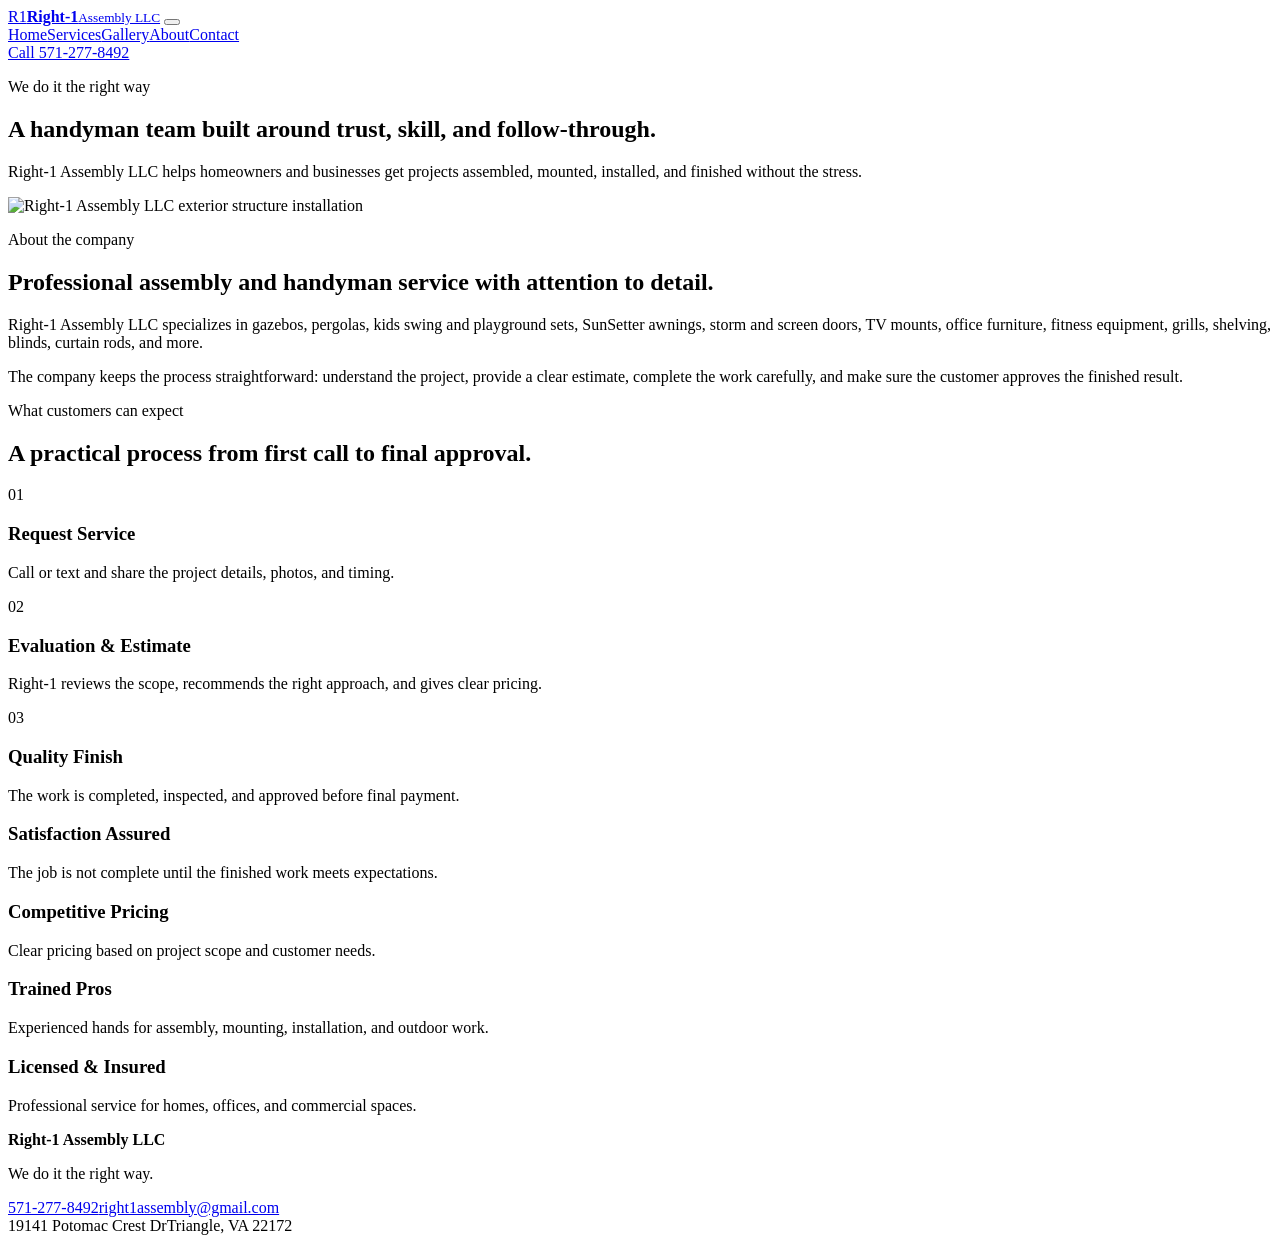
==== about.html @ 678423a2 "Create about page" ====
<!doctype html>
<html lang="en">
  <head>
    <meta charset="UTF-8" />
    <meta name="viewport" content="width=device-width, initial-scale=1.0" />
    <title>About | Right-1 Assembly LLC</title>
    <meta name="description" content="Learn about Right-1 Assembly LLC, a professional handyman and assembly company serving Triangle, VA and the DMV." />
    <link rel="stylesheet" href="styles.css" />
  </head>
  <body>
    <header class="site-header">
      <a class="brand" href="index.html"><span class="brand-mark">R1</span><span><strong>Right-1</strong><small>Assembly LLC</small></span></a>
      <button class="nav-toggle" type="button" aria-label="Open navigation" aria-expanded="false"><span></span><span></span><span></span></button>
      <nav class="site-nav" aria-label="Main navigation"><a href="index.html">Home</a><a href="services.html">Services</a><a href="gallery.html">Gallery</a><a class="active" href="about.html">About</a><a href="contact.html">Contact</a></nav>
      <a class="header-cta" href="tel:+15712778492">Call 571-277-8492</a>
    </header>

    <main>
      <section class="page-hero about-hero blueprint-bg">
        <div class="reveal"><p class="eyebrow">We do it the right way</p><h1>A handyman team built around trust, skill, and follow-through.</h1><p>Right-1 Assembly LLC helps homeowners and businesses get projects assembled, mounted, installed, and finished without the stress.</p></div>
      </section>

      <section class="section split-section">
        <div class="reveal"><img class="feature-photo" src="https://right1assemblyllc.com/wp-content/uploads/2022/11/Right-1-Projects-Image-14.jpg" alt="Right-1 Assembly LLC exterior structure installation" /></div>
        <div class="reveal"><p class="eyebrow">About the company</p><h2>Professional assembly and handyman service with attention to detail.</h2><p>Right-1 Assembly LLC specializes in gazebos, pergolas, kids swing and playground sets, SunSetter awnings, storm and screen doors, TV mounts, office furniture, fitness equipment, grills, shelving, blinds, curtain rods, and more.</p><p>The company keeps the process straightforward: understand the project, provide a clear estimate, complete the work carefully, and make sure the customer approves the finished result.</p></div>
      </section>

      <section class="section dark angled-bg">
        <div class="section-heading reveal"><p class="eyebrow">What customers can expect</p><h2>A practical process from first call to final approval.</h2></div>
        <div class="process-grid">
          <article class="process-step reveal"><span>01</span><h3>Request Service</h3><p>Call or text and share the project details, photos, and timing.</p></article>
          <article class="process-step reveal"><span>02</span><h3>Evaluation & Estimate</h3><p>Right-1 reviews the scope, recommends the right approach, and gives clear pricing.</p></article>
          <article class="process-step reveal"><span>03</span><h3>Quality Finish</h3><p>The work is completed, inspected, and approved before final payment.</p></article>
        </div>
      </section>

      <section class="section values-section">
        <div class="card-grid four">
          <article class="mini-card reveal"><h3>Satisfaction Assured</h3><p>The job is not complete until the finished work meets expectations.</p></article>
          <article class="mini-card reveal"><h3>Competitive Pricing</h3><p>Clear pricing based on project scope and customer needs.</p></article>
          <article class="mini-card reveal"><h3>Trained Pros</h3><p>Experienced hands for assembly, mounting, installation, and outdoor work.</p></article>
          <article class="mini-card reveal"><h3>Licensed & Insured</h3><p>Professional service for homes, offices, and commercial spaces.</p></article>
        </div>
      </section>
    </main>

    <footer class="site-footer"><div><strong>Right-1 Assembly LLC</strong><p>We do it the right way.</p></div><div><a href="tel:+15712778492">571-277-8492</a><a href="mailto:right1assembly@gmail.com">right1assembly@gmail.com</a></div><div><span>19141 Potomac Crest Dr</span><span>Triangle, VA 22172</span></div></footer>
    <script src="script.js"></script>
  </body>
</html>
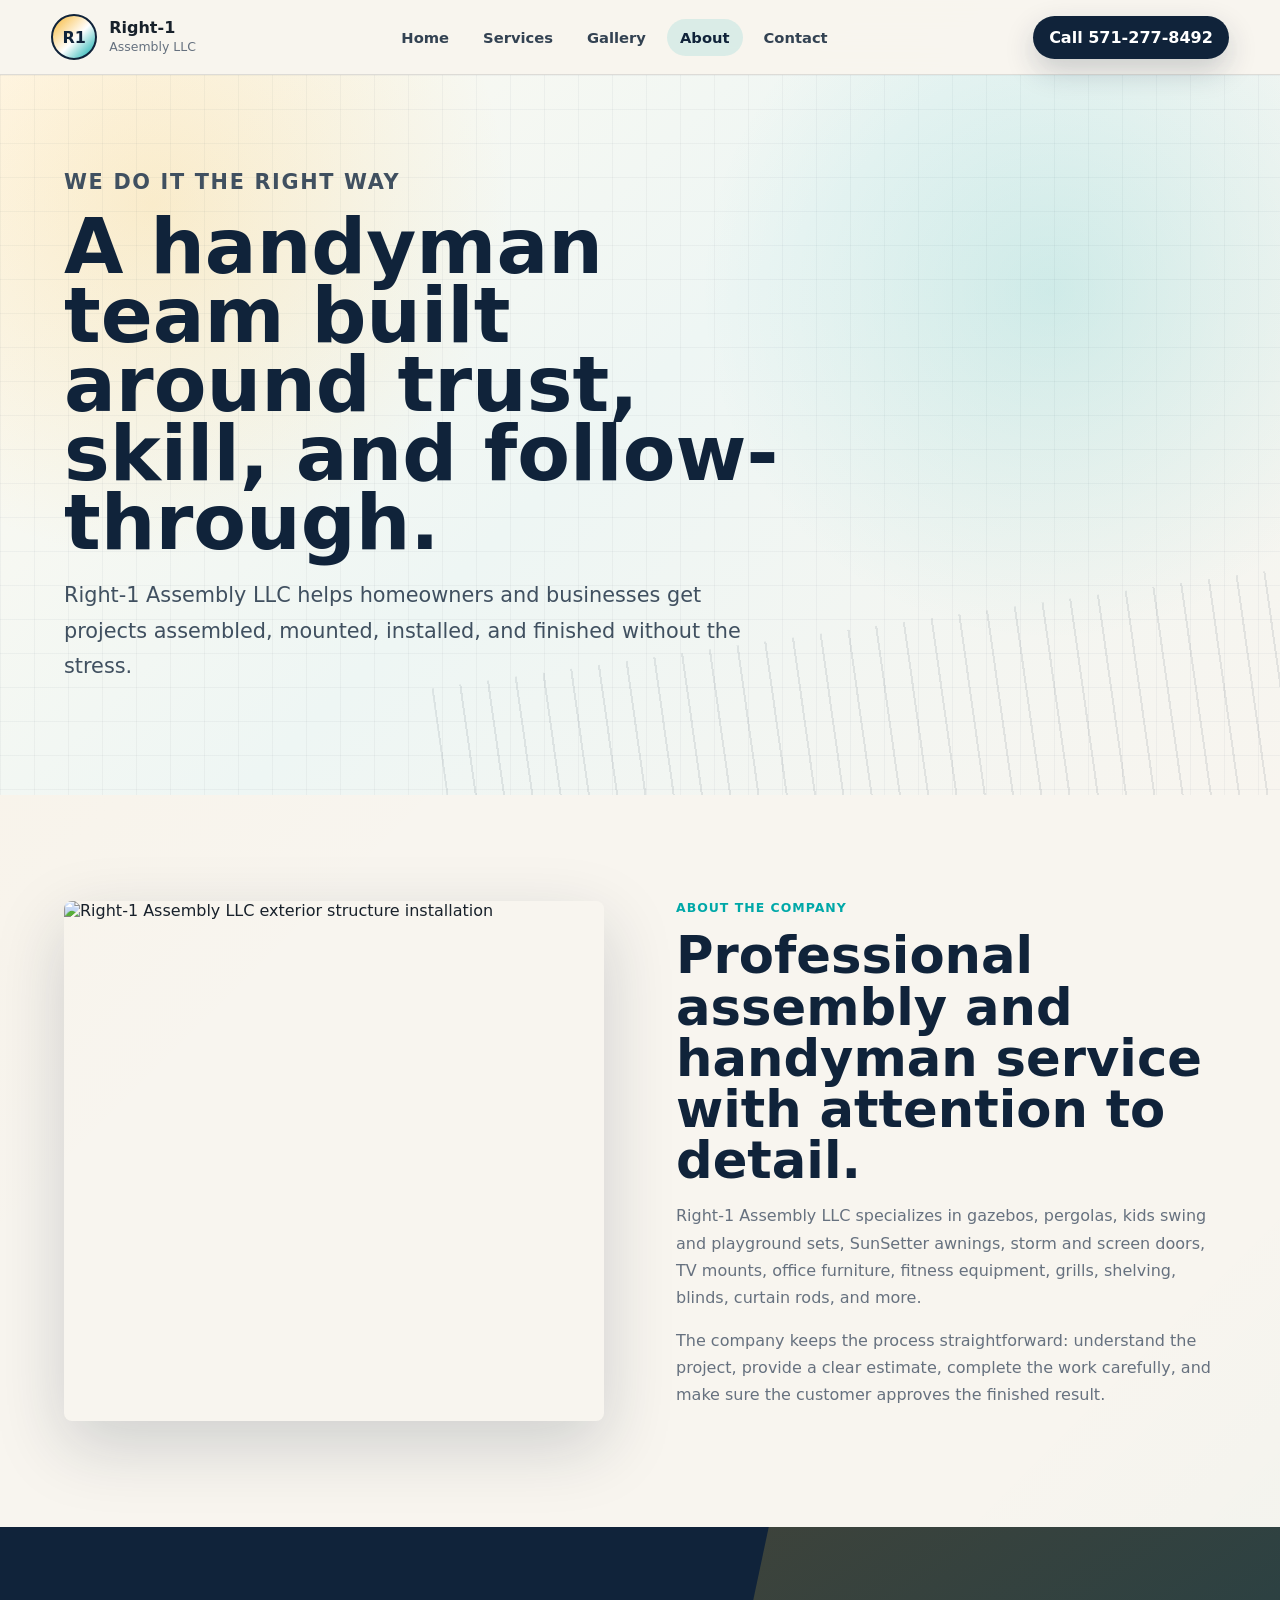
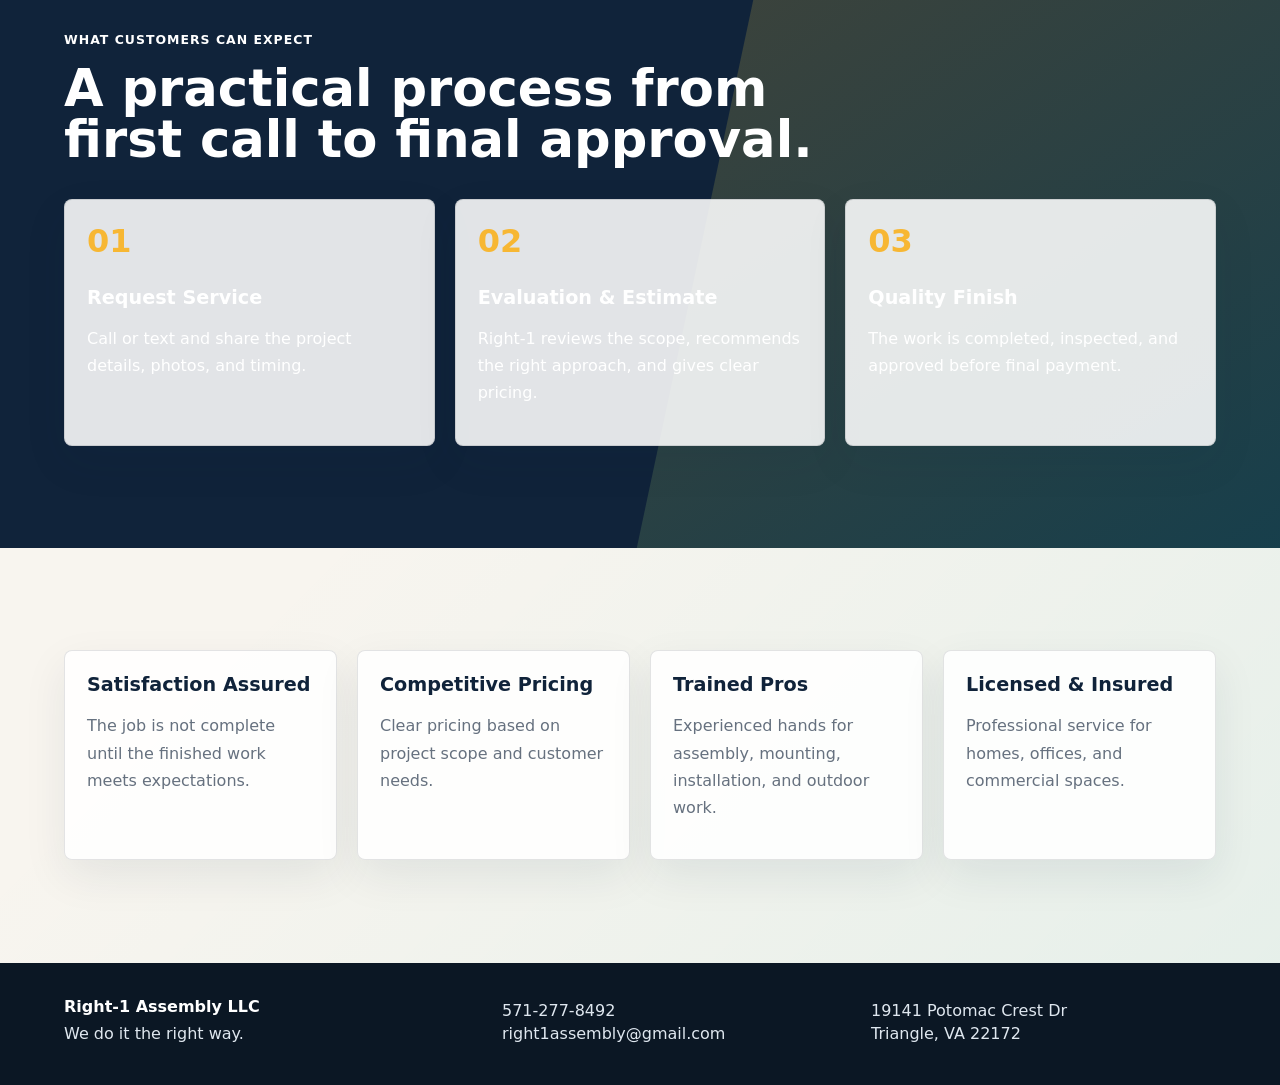
==== commit ff086e29: "1" ====
--- a/about.html
+++ b/about.html
@@ -1,50 +1,14 @@
 <!doctype html>
 <html lang="en">
-  <head>
-    <meta charset="UTF-8" />
-    <meta name="viewport" content="width=device-width, initial-scale=1.0" />
-    <title>About | Right-1 Assembly LLC</title>
-    <meta name="description" content="Learn about Right-1 Assembly LLC, a professional handyman and assembly company serving Triangle, VA and the DMV." />
-    <link rel="stylesheet" href="styles.css" />
-  </head>
+  <head><meta charset="UTF-8" /><meta name="viewport" content="width=device-width, initial-scale=1.0" /><title>About | Right-1 Assembly LLC</title><meta name="description" content="Learn about Right-1 Assembly LLC, a professional handyman and assembly company serving Triangle, VA and the DMV." /><link rel="stylesheet" href="styles.css" /></head>
   <body>
-    <header class="site-header">
-      <a class="brand" href="index.html"><span class="brand-mark">R1</span><span><strong>Right-1</strong><small>Assembly LLC</small></span></a>
-      <button class="nav-toggle" type="button" aria-label="Open navigation" aria-expanded="false"><span></span><span></span><span></span></button>
-      <nav class="site-nav" aria-label="Main navigation"><a href="index.html">Home</a><a href="services.html">Services</a><a href="gallery.html">Gallery</a><a class="active" href="about.html">About</a><a href="contact.html">Contact</a></nav>
-      <a class="header-cta" href="tel:+15712778492">Call 571-277-8492</a>
-    </header>
-
+    <header class="site-header"><a class="brand" href="index.html"><span class="brand-mark">R1</span><span><strong>Right-1</strong><small>Assembly LLC</small></span></a><button class="nav-toggle" type="button" aria-label="Open navigation" aria-expanded="false"><span></span><span></span><span></span></button><nav class="site-nav" aria-label="Main navigation"><a href="index.html">Home</a><a href="services.html">Services</a><a href="gallery.html">Gallery</a><a class="active" href="about.html">About</a><a href="contact.html">Contact</a></nav><a class="header-cta" href="tel:+15712778492">Call 571-277-8492</a></header>
     <main>
-      <section class="page-hero about-hero blueprint-bg">
-        <div class="reveal"><p class="eyebrow">We do it the right way</p><h1>A handyman team built around trust, skill, and follow-through.</h1><p>Right-1 Assembly LLC helps homeowners and businesses get projects assembled, mounted, installed, and finished without the stress.</p></div>
-      </section>
-
-      <section class="section split-section">
-        <div class="reveal"><img class="feature-photo" src="https://right1assemblyllc.com/wp-content/uploads/2022/11/Right-1-Projects-Image-14.jpg" alt="Right-1 Assembly LLC exterior structure installation" /></div>
-        <div class="reveal"><p class="eyebrow">About the company</p><h2>Professional assembly and handyman service with attention to detail.</h2><p>Right-1 Assembly LLC specializes in gazebos, pergolas, kids swing and playground sets, SunSetter awnings, storm and screen doors, TV mounts, office furniture, fitness equipment, grills, shelving, blinds, curtain rods, and more.</p><p>The company keeps the process straightforward: understand the project, provide a clear estimate, complete the work carefully, and make sure the customer approves the finished result.</p></div>
-      </section>
-
-      <section class="section dark angled-bg">
-        <div class="section-heading reveal"><p class="eyebrow">What customers can expect</p><h2>A practical process from first call to final approval.</h2></div>
-        <div class="process-grid">
-          <article class="process-step reveal"><span>01</span><h3>Request Service</h3><p>Call or text and share the project details, photos, and timing.</p></article>
-          <article class="process-step reveal"><span>02</span><h3>Evaluation & Estimate</h3><p>Right-1 reviews the scope, recommends the right approach, and gives clear pricing.</p></article>
-          <article class="process-step reveal"><span>03</span><h3>Quality Finish</h3><p>The work is completed, inspected, and approved before final payment.</p></article>
-        </div>
-      </section>
-
-      <section class="section values-section">
-        <div class="card-grid four">
-          <article class="mini-card reveal"><h3>Satisfaction Assured</h3><p>The job is not complete until the finished work meets expectations.</p></article>
-          <article class="mini-card reveal"><h3>Competitive Pricing</h3><p>Clear pricing based on project scope and customer needs.</p></article>
-          <article class="mini-card reveal"><h3>Trained Pros</h3><p>Experienced hands for assembly, mounting, installation, and outdoor work.</p></article>
-          <article class="mini-card reveal"><h3>Licensed & Insured</h3><p>Professional service for homes, offices, and commercial spaces.</p></article>
-        </div>
-      </section>
+      <section class="page-hero about-hero blueprint-bg"><div class="reveal"><p class="eyebrow">We do it the right way</p><h1>A handyman team built around trust, skill, and follow-through.</h1><p>Right-1 Assembly LLC helps homeowners and businesses get projects assembled, mounted, installed, and finished without the stress.</p></div></section>
+      <section class="section split-section"><div class="reveal"><img class="feature-photo" src="https://right1assemblyllc.com/wp-content/uploads/2022/11/Right-1-Projects-Image-14.jpg" alt="Right-1 Assembly LLC exterior structure installation" /></div><div class="reveal"><p class="eyebrow">About the company</p><h2>Professional assembly and handyman service with attention to detail.</h2><p>Right-1 Assembly LLC specializes in gazebos, pergolas, kids swing and playground sets, SunSetter awnings, storm and screen doors, TV mounts, office furniture, fitness equipment, grills, shelving, blinds, curtain rods, and more.</p><p>The company keeps the process straightforward: understand the project, provide a clear estimate, complete the work carefully, and make sure the customer approves the finished result.</p></div></section>
+      <section class="section dark angled-bg"><div class="section-heading reveal"><p class="eyebrow">What customers can expect</p><h2>A practical process from first call to final approval.</h2></div><div class="process-grid"><article class="process-step reveal"><span>01</span><h3>Request Service</h3><p>Call or text and share the project details, photos, and timing.</p></article><article class="process-step reveal"><span>02</span><h3>Evaluation & Estimate</h3><p>Right-1 reviews the scope, recommends the right approach, and gives clear pricing.</p></article><article class="process-step reveal"><span>03</span><h3>Quality Finish</h3><p>The work is completed, inspected, and approved before final payment.</p></article></div></section>
+      <section class="section values-section"><div class="card-grid four"><article class="mini-card reveal"><h3>Satisfaction Assured</h3><p>The job is not complete until the finished work meets expectations.</p></article><article class="mini-card reveal"><h3>Competitive Pricing</h3><p>Clear pricing based on project scope and customer needs.</p></article><article class="mini-card reveal"><h3>Trained Pros</h3><p>Experienced hands for assembly, mounting, installation, and outdoor work.</p></article><article class="mini-card reveal"><h3>Licensed & Insured</h3><p>Professional service for homes, offices, and commercial spaces.</p></article></div></section>
     </main>
-
-    <footer class="site-footer"><div><strong>Right-1 Assembly LLC</strong><p>We do it the right way.</p></div><div><a href="tel:+15712778492">571-277-8492</a><a href="mailto:right1assembly@gmail.com">right1assembly@gmail.com</a></div><div><span>19141 Potomac Crest Dr</span><span>Triangle, VA 22172</span></div></footer>
-    <script src="script.js"></script>
+    <footer class="site-footer"><div><strong>Right-1 Assembly LLC</strong><p>We do it the right way.</p></div><div><a href="tel:+15712778492">571-277-8492</a><a href="mailto:right1assembly@gmail.com">right1assembly@gmail.com</a></div><div><span>19141 Potomac Crest Dr</span><span>Triangle, VA 22172</span></div></footer><script src="script.js"></script>
   </body>
 </html>
--- a/styles.css
+++ b/styles.css
@@ -0,0 +1,154 @@
+:root {
+  --ink: #18212b;
+  --muted: #66717f;
+  --paper: #f8f5ef;
+  --surface: #ffffff;
+  --line: rgba(24, 33, 43, 0.12);
+  --navy: #10233a;
+  --steel: #24445d;
+  --teal: #00a8a8;
+  --gold: #f7b733;
+  --shadow: 0 24px 70px rgba(16, 35, 58, 0.18);
+  --radius: 8px;
+  font-family: Inter, ui-sans-serif, system-ui, -apple-system, BlinkMacSystemFont, "Segoe UI", sans-serif;
+}
+* { box-sizing: border-box; }
+html { scroll-behavior: smooth; }
+body { margin: 0; color: var(--ink); background: linear-gradient(135deg, rgba(247, 183, 51, 0.06), transparent 32%), linear-gradient(315deg, rgba(0, 168, 168, 0.08), transparent 38%), var(--paper); }
+img { display: block; width: 100%; height: 100%; object-fit: cover; }
+a { color: inherit; text-decoration: none; }
+button, input, select, textarea { font: inherit; }
+.site-header { position: sticky; top: 0; z-index: 50; display: grid; grid-template-columns: auto 1fr auto; align-items: center; gap: 24px; padding: 14px clamp(18px, 4vw, 56px); background: rgba(248, 245, 239, 0.9); border-bottom: 1px solid var(--line); backdrop-filter: blur(18px); }
+.brand { display: inline-flex; align-items: center; gap: 12px; min-width: max-content; }
+.brand-mark { display: grid; place-items: center; width: 46px; height: 46px; color: var(--navy); font-weight: 900; border: 2px solid var(--navy); background: linear-gradient(135deg, var(--gold), #fff 54%, var(--teal)); border-radius: 50%; }
+.brand strong, .brand small { display: block; line-height: 1; }
+.brand small { margin-top: 5px; color: var(--muted); font-size: 0.78rem; }
+.site-nav { display: flex; align-items: center; justify-content: center; gap: 8px; }
+.site-nav a { padding: 10px 13px; color: #334252; border-radius: 999px; font-weight: 700; font-size: 0.92rem; }
+.site-nav a:hover, .site-nav a.active { color: var(--navy); background: rgba(0, 168, 168, 0.12); }
+.header-cta { padding: 12px 16px; color: #fff; background: var(--navy); border-radius: 999px; font-weight: 800; box-shadow: 0 12px 30px rgba(16, 35, 58, 0.2); }
+.nav-toggle { display: none; width: 42px; height: 42px; border: 0; background: var(--navy); border-radius: 8px; padding: 10px; }
+.nav-toggle span { display: block; height: 2px; margin: 5px 0; background: #fff; }
+.hero, .page-hero { position: relative; overflow: hidden; min-height: calc(100vh - 75px); display: grid; align-items: center; gap: clamp(28px, 5vw, 70px); padding: clamp(44px, 7vw, 96px) clamp(18px, 5vw, 74px); }
+.hero { grid-template-columns: minmax(0, 0.95fr) minmax(320px, 1.05fr); }
+.page-hero { min-height: 440px; grid-template-columns: minmax(0, 760px); }
+.blueprint-bg { background: linear-gradient(rgba(16, 35, 58, 0.04) 1px, transparent 1px), linear-gradient(90deg, rgba(16, 35, 58, 0.04) 1px, transparent 1px), radial-gradient(circle at 12% 18%, rgba(247, 183, 51, 0.2), transparent 28%), radial-gradient(circle at 82% 30%, rgba(0, 168, 168, 0.14), transparent 30%), linear-gradient(135deg, #fffaf0 0%, #eef6f4 48%, #f8f5ef 100%); background-size: 34px 34px, 34px 34px, auto, auto, auto; }
+.blueprint-bg::after { content: ""; position: absolute; inset: auto -8% -18% 35%; height: 42%; background: repeating-linear-gradient(90deg, rgba(16, 35, 58, 0.09) 0 2px, transparent 2px 28px); transform: rotate(-8deg); pointer-events: none; }
+.subtle::after { opacity: 0.3; }
+.hero-copy, .hero-media, .page-hero > div { position: relative; z-index: 2; }
+.eyebrow { margin: 0 0 12px; color: var(--teal); font-size: 0.78rem; font-weight: 900; letter-spacing: 0.08em; text-transform: uppercase; }
+h1, h2, h3, p { overflow-wrap: anywhere; }
+h1 { margin: 0; max-width: 850px; font-size: clamp(3rem, 8vw, 6.5rem); line-height: 0.9; letter-spacing: 0; color: var(--navy); }
+.page-hero h1 { font-size: clamp(2.6rem, 6vw, 5.4rem); }
+h2 { margin: 0; font-size: clamp(2rem, 4vw, 4rem); line-height: 1; letter-spacing: 0; color: var(--navy); }
+h3 { margin: 0 0 8px; font-size: 1.2rem; color: var(--navy); }
+p { color: var(--muted); line-height: 1.7; }
+.hero-lede, .page-hero p { max-width: 680px; font-size: clamp(1.05rem, 2vw, 1.3rem); color: #405060; }
+.cta-row { display: flex; flex-wrap: wrap; gap: 12px; margin-top: 28px; }
+.btn { display: inline-flex; align-items: center; justify-content: center; min-height: 48px; padding: 13px 20px; border: 0; border-radius: 999px; font-weight: 900; cursor: pointer; transition: transform 180ms ease, box-shadow 180ms ease, background 180ms ease; }
+.btn:hover { transform: translateY(-2px); }
+.btn.primary { color: #fff; background: linear-gradient(135deg, var(--navy), var(--steel)); box-shadow: var(--shadow); }
+.btn.secondary { color: var(--navy); background: rgba(255, 255, 255, 0.75); border: 1px solid var(--line); }
+.btn.light { color: var(--navy); background: #fff; margin-top: 18px; }
+.hero-stats { display: flex; flex-wrap: wrap; gap: 12px; margin-top: 28px; }
+.hero-stats span { display: grid; gap: 4px; min-width: 130px; padding: 12px 14px; background: rgba(255, 255, 255, 0.68); border: 1px solid rgba(16, 35, 58, 0.1); border-radius: var(--radius); color: #445261; }
+.hero-stats strong { color: var(--navy); font-size: 1.45rem; }
+.hero-media { min-height: min(64vh, 650px); border-radius: var(--radius); overflow: hidden; box-shadow: var(--shadow); transform: rotate(1.5deg); }
+.hero-media img { filter: saturate(1.08) contrast(1.02); }
+.media-note { position: absolute; right: 18px; bottom: 18px; max-width: 320px; padding: 14px 16px; color: #fff; background: rgba(16, 35, 58, 0.86); border-left: 5px solid var(--gold); border-radius: var(--radius); font-weight: 800; }
+.floaters { position: absolute; inset: 0; pointer-events: none; overflow: hidden; }
+.floater { position: absolute; opacity: 0.34; animation: float 9s ease-in-out infinite; }
+.screw { width: 84px; height: 14px; background: var(--steel); border-radius: 999px; top: 24%; left: 7%; transform: rotate(28deg); }
+.screw::after { content: ""; position: absolute; right: -10px; top: -5px; border-left: 14px solid var(--steel); border-top: 12px solid transparent; border-bottom: 12px solid transparent; }
+.washer { width: 82px; height: 82px; border: 14px solid var(--teal); border-radius: 50%; top: 13%; right: 10%; animation-delay: -2s; }
+.bracket { width: 90px; height: 90px; border-left: 16px solid var(--gold); border-bottom: 16px solid var(--gold); bottom: 18%; left: 12%; animation-delay: -4s; }
+.tape { width: 140px; height: 18px; background: repeating-linear-gradient(90deg, var(--gold) 0 12px, #2d3944 12px 14px); right: 20%; bottom: 20%; transform: rotate(-18deg); animation-delay: -1s; }
+@keyframes float { 0%, 100% { translate: 0 0; } 50% { translate: 0 -22px; } }
+.section { padding: clamp(54px, 8vw, 105px) clamp(18px, 5vw, 74px); }
+.section-heading { max-width: 820px; margin-bottom: 34px; }
+.card-grid { display: grid; gap: 20px; }
+.card-grid.three { grid-template-columns: repeat(3, minmax(0, 1fr)); }
+.card-grid.four { grid-template-columns: repeat(4, minmax(0, 1fr)); }
+.service-card, .quote-card, .mini-card, .wide-card, .process-step, .contact-panel, .quote-form { background: rgba(255, 255, 255, 0.88); border: 1px solid var(--line); border-radius: var(--radius); box-shadow: 0 16px 44px rgba(16, 35, 58, 0.08); }
+.service-card { overflow: hidden; transition: transform 180ms ease, box-shadow 180ms ease; }
+.service-card:hover, .wide-card:hover, .gallery-item:hover { transform: translateY(-4px); box-shadow: var(--shadow); }
+.service-card img { height: 240px; }
+.service-card div, .mini-card, .quote-card, .process-step { padding: 22px; }
+.dark { color: #fff; background: var(--navy); }
+.dark h2, .dark h3, .dark p, .dark .eyebrow { color: #fff; }
+.angled-bg { position: relative; overflow: hidden; }
+.angled-bg::before { content: ""; position: absolute; inset: -20% -10% auto auto; width: 55%; height: 150%; background: linear-gradient(135deg, rgba(247, 183, 51, 0.22), rgba(0, 168, 168, 0.2)); transform: rotate(12deg); }
+.split, .split-section { position: relative; z-index: 1; display: grid; grid-template-columns: 1fr 1fr; gap: clamp(28px, 6vw, 72px); align-items: center; }
+.trust-list { display: grid; gap: 14px; }
+.trust-list span { padding: 18px 20px; color: #fff; background: rgba(255, 255, 255, 0.1); border: 1px solid rgba(255, 255, 255, 0.18); border-radius: var(--radius); font-weight: 900; }
+.photo-strip { display: grid; grid-template-columns: 1.2fr 0.8fr 1fr 0.8fr; gap: 14px; height: clamp(260px, 38vw, 480px); margin-bottom: 28px; }
+.photo-strip img { border-radius: var(--radius); box-shadow: 0 18px 50px rgba(16, 35, 58, 0.15); }
+.photo-strip img:nth-child(2), .photo-strip img:nth-child(4) { margin-top: 38px; height: calc(100% - 38px); }
+.center { text-align: center; }
+.quote-card { margin: 0; font-size: 1.04rem; line-height: 1.7; color: #3b4652; }
+.quote-card cite { display: block; margin-top: 18px; color: var(--navy); font-weight: 900; font-style: normal; }
+.service-list { display: grid; gap: 18px; }
+.wide-card { display: grid; grid-template-columns: minmax(220px, 0.42fr) 1fr; overflow: hidden; transition: transform 180ms ease, box-shadow 180ms ease; }
+.wide-card img { min-height: 260px; }
+.wide-card div { padding: clamp(22px, 4vw, 40px); }
+.wide-card a { color: var(--teal); font-weight: 900; }
+.feature-photo { min-height: 520px; border-radius: var(--radius); box-shadow: var(--shadow); }
+.process-grid { position: relative; z-index: 1; display: grid; grid-template-columns: repeat(3, 1fr); gap: 20px; }
+.process-step span { display: inline-block; margin-bottom: 26px; color: var(--gold); font-size: 2rem; font-weight: 900; }
+.filter-bar { display: flex; flex-wrap: wrap; gap: 10px; margin-bottom: 26px; }
+.filter-btn { min-height: 42px; padding: 9px 14px; color: var(--navy); background: #fff; border: 1px solid var(--line); border-radius: 999px; cursor: pointer; font-weight: 900; }
+.filter-btn.active { color: #fff; background: var(--navy); }
+.masonry-gallery { columns: 3 260px; column-gap: 18px; }
+.gallery-item { break-inside: avoid; margin: 0 0 18px; overflow: hidden; border-radius: var(--radius); background: #fff; box-shadow: 0 18px 44px rgba(16, 35, 58, 0.11); transition: transform 180ms ease, box-shadow 180ms ease; }
+.gallery-item img { height: 290px; }
+.gallery-item.tall img { height: 400px; }
+.gallery-item figcaption { padding: 14px 16px; font-weight: 900; color: var(--navy); }
+.gallery-item[hidden] { display: none; }
+.contact-grid { display: grid; grid-template-columns: 0.9fr 1.1fr; gap: 24px; align-items: start; }
+.contact-panel, .quote-form { padding: clamp(24px, 4vw, 42px); }
+.contact-link { display: grid; gap: 4px; padding: 16px 0; border-bottom: 1px solid var(--line); color: var(--navy); font-size: 1.2rem; font-weight: 900; }
+.contact-link span { color: var(--muted); font-size: 0.8rem; text-transform: uppercase; }
+.quote-form { display: grid; gap: 12px; }
+.quote-form label { font-weight: 900; color: var(--navy); }
+.quote-form input, .quote-form select, .quote-form textarea { width: 100%; padding: 13px 14px; color: var(--ink); background: #fff; border: 1px solid var(--line); border-radius: var(--radius); }
+.quote-form textarea { resize: vertical; }
+.form-note { margin: 0; font-size: 0.9rem; }
+.site-footer { display: grid; grid-template-columns: 1.2fr 1fr 1fr; gap: 24px; padding: 34px clamp(18px, 5vw, 74px); color: #dfe7ef; background: #0b1724; }
+.site-footer p, .site-footer span, .site-footer a { display: block; color: #dfe7ef; margin: 4px 0; }
+.site-footer strong { color: #fff; }
+.reveal { opacity: 0; transform: translateY(24px); transition: opacity 650ms ease, transform 650ms ease; }
+.reveal.visible { opacity: 1; transform: translateY(0); }
+@media (max-width: 980px) {
+  .site-header { grid-template-columns: auto auto; justify-content: space-between; }
+  .nav-toggle { display: block; }
+  .site-nav { position: absolute; left: 18px; right: 18px; top: 76px; display: none; flex-direction: column; align-items: stretch; padding: 12px; background: #fff; border: 1px solid var(--line); border-radius: var(--radius); box-shadow: var(--shadow); }
+  .site-nav.open { display: flex; }
+  .header-cta { display: none; }
+  .hero, .split, .split-section, .contact-grid { grid-template-columns: 1fr; }
+  .hero { min-height: auto; }
+  .hero-media { min-height: 420px; transform: none; }
+  .card-grid.three, .card-grid.four, .process-grid { grid-template-columns: 1fr 1fr; }
+  .photo-strip { grid-template-columns: 1fr 1fr; height: auto; }
+  .photo-strip img { height: 270px; }
+  .photo-strip img:nth-child(2), .photo-strip img:nth-child(4) { margin-top: 0; height: 270px; }
+}
+@media (max-width: 640px) {
+  .site-header { padding: 12px 16px; }
+  .brand-mark { width: 40px; height: 40px; }
+  .hero, .page-hero, .section { padding-left: 16px; padding-right: 16px; }
+  .hero-media { min-height: 310px; }
+  .media-note { position: static; border-radius: 0; max-width: none; }
+  .hero-stats, .cta-row { flex-direction: column; align-items: stretch; }
+  .card-grid.three, .card-grid.four, .process-grid { grid-template-columns: 1fr; }
+  .wide-card { grid-template-columns: 1fr; }
+  .wide-card img, .feature-photo { min-height: 260px; }
+  .photo-strip { grid-template-columns: 1fr; }
+  .masonry-gallery { columns: 1; }
+  .gallery-item img, .gallery-item.tall img { height: 320px; }
+  .site-footer { grid-template-columns: 1fr; }
+}
+@media (prefers-reduced-motion: reduce) {
+  html { scroll-behavior: auto; }
+  *, *::before, *::after { animation-duration: 0.001ms !important; animation-iteration-count: 1 !important; transition-duration: 0.001ms !important; }
+  .reveal { opacity: 1; transform: none; }
+}
